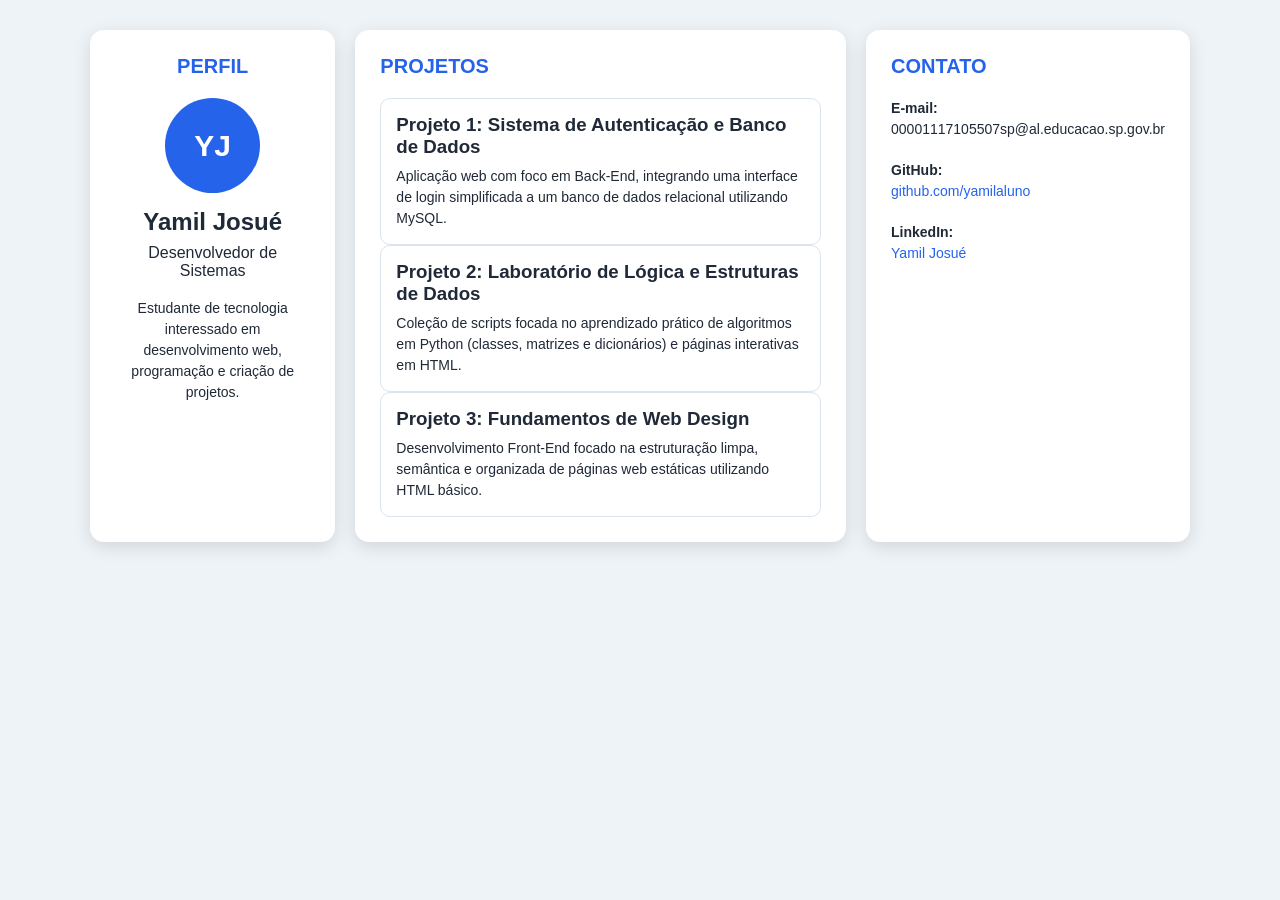
==== index.html @ 3490c63f "Add files via upload" ====
<!DOCTYPE html>
<html lang="pt-BR">
<head>
<meta charset="UTF-8">
<meta name="viewport" content="width=device-width, initial-scale=1.0">
<title>DevConnect - Perfil</title>
<link rel="stylesheet" href="style.css">
</head>
<body>
<main class="container">

<section class="card profile">
<h2>Perfil</h2>
<div class="photo">YJ</div>
<h1>Yamil Josué</h1>
<p>Desenvolvedor de Sistemas</p>
<p class="bio">Estudante de tecnologia interessado em desenvolvimento web, programação e criação de projetos.</p>
</section>

<section class="card projects">
    <h2>Projetos</h2>

    <a href="https://github.com/yamilaluno/Projeto_DS_3-D_Code-Boys" target="_blank" rel="noopener noreferrer" class="project-link">
    <article class="project">
        <h3>Projeto 1: Sistema de Autenticação e Banco de Dados</h3>
        <p>Aplicação web com foco em Back-End, integrando uma interface de login simplificada a um banco de dados relacional utilizando MySQL.</p>
    </article>
    </a>

    <a href="https://github.com/yamilaluno/yamil-2-B-" target="_blank" rel="noopener noreferrer" class="project-link">
    <article class="project">
        <h3>Projeto 2: Laboratório de Lógica e Estruturas de Dados</h3>
        <p>Coleção de scripts focada no aprendizado prático de algoritmos em Python (classes, matrizes e dicionários) e páginas interativas em HTML.</p>
    </article>
    </a>

    <a href="https://github.com/yamilaluno/html-simples" target="_blank" rel="noopener noreferrer" class="project-link">
    <article class="project">
        <h3>Projeto 3: Fundamentos de Web Design</h3>
        <p>Desenvolvimento Front-End focado na estruturação limpa, semântica e organizada de páginas web estáticas utilizando HTML básico.</p>
    </article>
    </a>
</section>


<section class="card contact">
<h2>Contato</h2>
<p><strong>E-mail:</strong><br>00001117105507sp@al.educacao.sp.gov.br</p>
<p><strong>GitHub:</strong><br><a href="https://github.com/yamilaluno">github.com/yamilaluno</a></p>
<p><strong>LinkedIn:</strong><br><a href="https://www.linkedin.com/in/yamil-josu%C3%A9-alanoca-flores-651478382/">Yamil Josué</a></p>
</section>

</main>
</body>
</html>
---- style.css ----
* {
box-sizing: border-box;
margin: 0;
padding: 0;
}

body {
font-family: Arial, sans-serif;
background: #eef3f8;
color: #1f2937;
padding: 30px;
}

.container {
max-width: 1100px;
margin: 0 auto;
display: grid;
grid-template-columns: 1fr 2fr 1fr;
gap: 20px;
}

.card {
background: white;
padding: 25px;
border-radius: 14px;
box-shadow: 0 5px 18px rgba(0,0,0,.12);
transition: transform .3s ease, box-shadow .3s ease;
}

.card:hover {
transform: translateY(-5px);
box-shadow: 0 9px 25px rgba(0,0,0,.18);
}

h2 {
color: #2563eb;
margin-bottom: 20px;
text-transform: uppercase;
font-size: 20px;
}

.profile {
text-align: center;
}

.photo {
width: 95px;
height: 95px;
margin: 0 auto 15px;
border-radius: 50%;
background: #2563eb;
color: white;
display: flex;
align-items: center;
justify-content: center;
font-size: 30px;
font-weight: bold;
}

.profile h1 {
margin-bottom: 8px;
}

.bio {
margin-top: 18px;
line-height: 1.5;
font-size: 14px;
}


.project-link {
    text-decoration: none;
    color: inherit;
    display: block;
}

.project {
    padding: 15px;
    margin-bottom: 15px;
    border: 1px solid #dbe3ec;
    border-radius: 10px;
    cursor: pointer;
    transition: transform .3s ease, background .3s ease, box-shadow .3s ease;
}

.project:hover {
    transform: translateY(-4px);
    background-color: #f4f7f6;
    box-shadow: 0 4px 12px rgba(0, 0, 0, 0.08);
}


.project:last-child {
margin-bottom: 0;
}

.project:hover {
transform: translateY(-5px);
background: #eff6ff;
}

.project h3 {
margin-bottom: 8px;
}

.project p, .contact p {
line-height: 1.5;
font-size: 14px;
}

.contact p {
margin-bottom: 20px;
}

.contact a {
color: #2563eb;
text-decoration: none;
}

.contact a:hover {
text-decoration: underline;
}

@media (max-width: 800px) {
body {
padding: 15px;
}

.container {
grid-template-columns: 1fr;
}

.card {
padding: 20px;
}
}
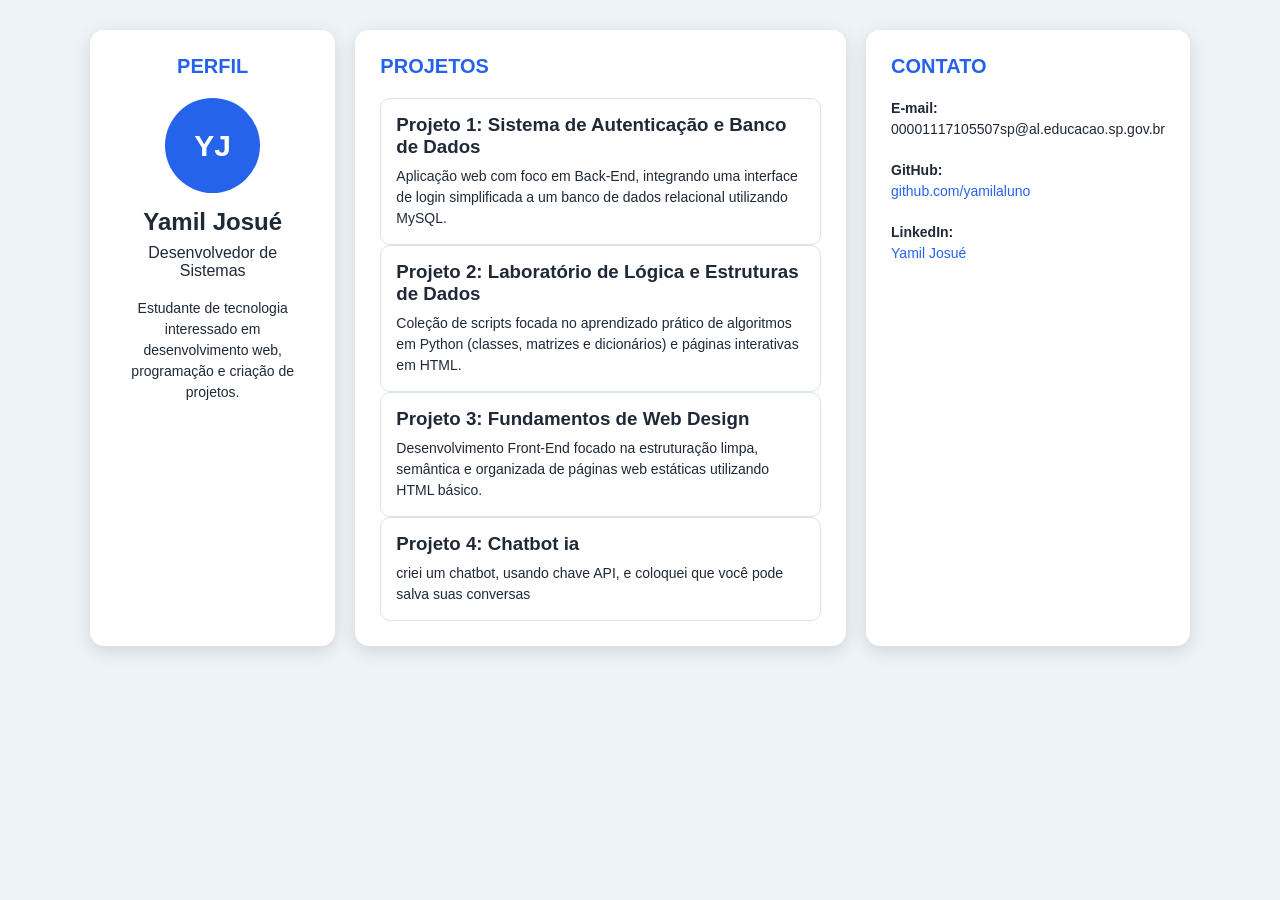
==== commit ac967f58: "Update index.html" ====
--- a/index.html
+++ b/index.html
@@ -40,6 +40,13 @@
         <p>Desenvolvimento Front-End focado na estruturação limpa, semântica e organizada de páginas web estáticas utilizando HTML básico.</p>
     </article>
     </a>
+
+     <a href="" target="_blank" rel="noopener noreferrer" class="project-link">
+    <article class="project">
+        <h3>Projeto 4: Chatbot ia</h3>
+        <p>criei um chatbot, usando chave API, e coloquei que você pode salva suas conversas</p>
+    </article>
+    </a>
 </section>
 
 
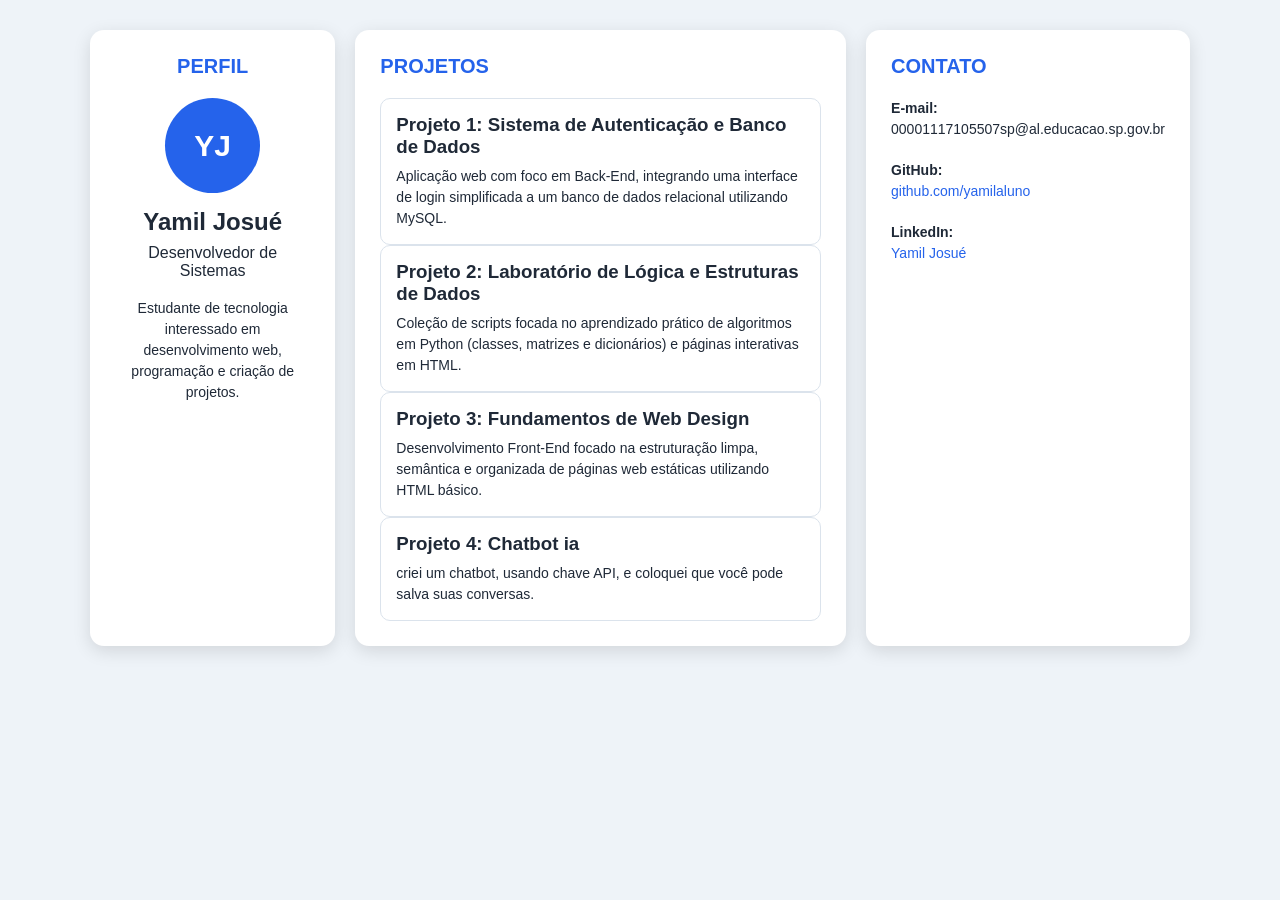
==== commit 69a06c13: "Update index.html" ====
--- a/index.html
+++ b/index.html
@@ -41,10 +41,10 @@
     </article>
     </a>
 
-     <a href="" target="_blank" rel="noopener noreferrer" class="project-link">
+     <a href="https://github.com/yamilaluno/chatbot_ia" target="_blank" rel="noopener noreferrer" class="project-link">
     <article class="project">
         <h3>Projeto 4: Chatbot ia</h3>
-        <p>criei um chatbot, usando chave API, e coloquei que você pode salva suas conversas</p>
+        <p>criei um chatbot, usando chave API, e coloquei que você pode salva suas conversas.</p>
     </article>
     </a>
 </section>
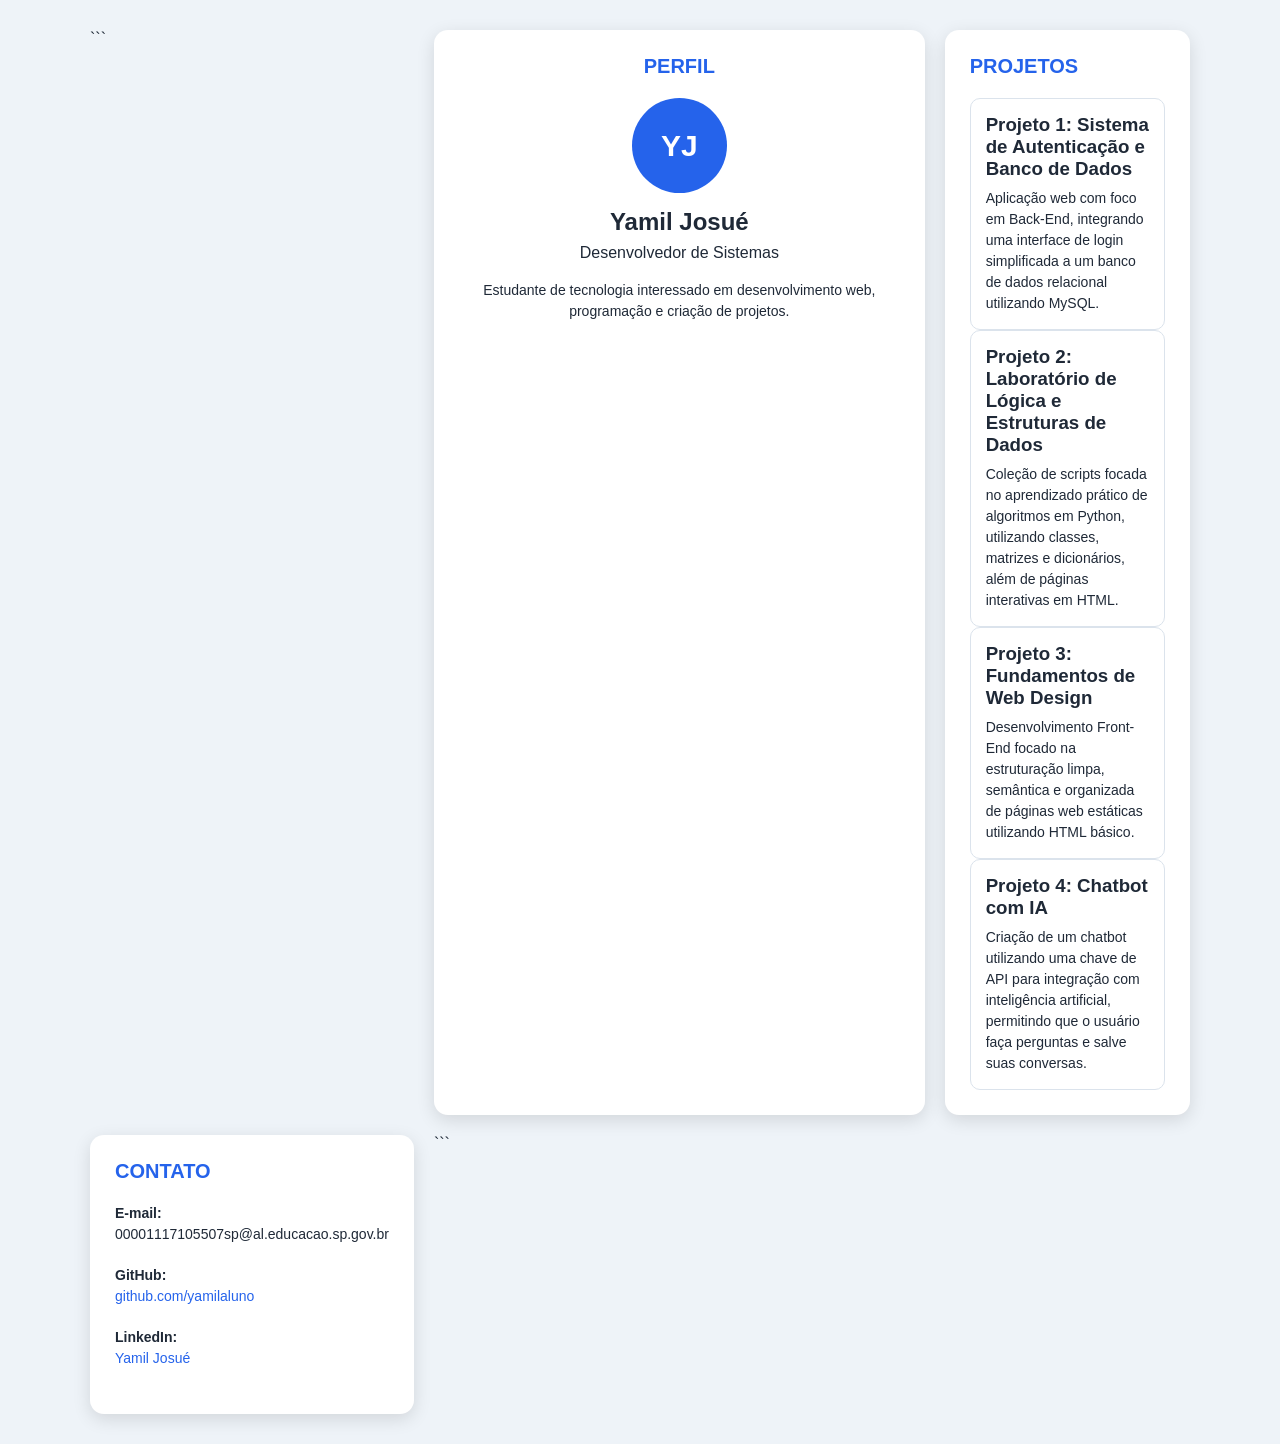
==== commit 5d318650: "Update index.html" ====
--- a/index.html
+++ b/index.html
@@ -1,62 +1,141 @@
 <!DOCTYPE html>
+
 <html lang="pt-BR">
 <head>
-<meta charset="UTF-8">
-<meta name="viewport" content="width=device-width, initial-scale=1.0">
-<title>DevConnect - Perfil</title>
-<link rel="stylesheet" href="style.css">
+    <meta charset="UTF-8">
+    <meta name="viewport" content="width=device-width, initial-scale=1.0">
+    <title>DevConnect - Perfil</title>
+    <link rel="stylesheet" href="style.css">
 </head>
+
 <body>
+
 <main class="container">
 
+```
 <section class="card profile">
-<h2>Perfil</h2>
-<div class="photo">YJ</div>
-<h1>Yamil Josué</h1>
-<p>Desenvolvedor de Sistemas</p>
-<p class="bio">Estudante de tecnologia interessado em desenvolvimento web, programação e criação de projetos.</p>
+    <h2>Perfil</h2>
+
+    <div class="photo">YJ</div>
+
+    <h1>Yamil Josué</h1>
+
+    <p>Desenvolvedor de Sistemas</p>
+
+    <p class="bio">
+        Estudante de tecnologia interessado em desenvolvimento web,
+        programação e criação de projetos.
+    </p>
 </section>
+
 
 <section class="card projects">
     <h2>Projetos</h2>
 
-    <a href="https://github.com/yamilaluno/Projeto_DS_3-D_Code-Boys" target="_blank" rel="noopener noreferrer" class="project-link">
-    <article class="project">
-        <h3>Projeto 1: Sistema de Autenticação e Banco de Dados</h3>
-        <p>Aplicação web com foco em Back-End, integrando uma interface de login simplificada a um banco de dados relacional utilizando MySQL.</p>
-    </article>
+    <a href="https://github.com/yamilaluno/Projeto_DS_3-D_Code-Boys"
+       target="_blank"
+       rel="noopener noreferrer"
+       class="project-link">
+
+        <article class="project">
+            <h3>Projeto 1: Sistema de Autenticação e Banco de Dados</h3>
+
+            <p>
+                Aplicação web com foco em Back-End, integrando uma interface
+                de login simplificada a um banco de dados relacional
+                utilizando MySQL.
+            </p>
+        </article>
+
     </a>
 
-    <a href="https://github.com/yamilaluno/yamil-2-B-" target="_blank" rel="noopener noreferrer" class="project-link">
-    <article class="project">
-        <h3>Projeto 2: Laboratório de Lógica e Estruturas de Dados</h3>
-        <p>Coleção de scripts focada no aprendizado prático de algoritmos em Python (classes, matrizes e dicionários) e páginas interativas em HTML.</p>
-    </article>
+
+    <a href="https://github.com/yamilaluno/yamil-2-B-"
+       target="_blank"
+       rel="noopener noreferrer"
+       class="project-link">
+
+        <article class="project">
+            <h3>Projeto 2: Laboratório de Lógica e Estruturas de Dados</h3>
+
+            <p>
+                Coleção de scripts focada no aprendizado prático de
+                algoritmos em Python, utilizando classes, matrizes e
+                dicionários, além de páginas interativas em HTML.
+            </p>
+        </article>
+
     </a>
 
-    <a href="https://github.com/yamilaluno/html-simples" target="_blank" rel="noopener noreferrer" class="project-link">
-    <article class="project">
-        <h3>Projeto 3: Fundamentos de Web Design</h3>
-        <p>Desenvolvimento Front-End focado na estruturação limpa, semântica e organizada de páginas web estáticas utilizando HTML básico.</p>
-    </article>
+
+    <a href="https://github.com/yamilaluno/html-simples"
+       target="_blank"
+       rel="noopener noreferrer"
+       class="project-link">
+
+        <article class="project">
+            <h3>Projeto 3: Fundamentos de Web Design</h3>
+
+            <p>
+                Desenvolvimento Front-End focado na estruturação limpa,
+                semântica e organizada de páginas web estáticas utilizando
+                HTML básico.
+            </p>
+        </article>
+
     </a>
 
-     <a href="https://github.com/yamilaluno/chatbot_ia" target="_blank" rel="noopener noreferrer" class="project-link">
-    <article class="project">
-        <h3>Projeto 4: Chatbot ia</h3>
-        <p>criei um chatbot, usando chave API, e coloquei que você pode salva suas conversas.</p>
-    </article>
+
+    <a href="https://github.com/yamilaluno/chatbot_ia"
+       target="_blank"
+       rel="noopener noreferrer"
+       class="project-link">
+
+        <article class="project">
+            <h3>Projeto 4: Chatbot com IA</h3>
+
+            <p>
+                Criação de um chatbot utilizando uma chave de API para
+                integração com inteligência artificial, permitindo que
+                o usuário faça perguntas e salve suas conversas.
+            </p>
+        </article>
+
     </a>
+
 </section>
 
 
 <section class="card contact">
-<h2>Contato</h2>
-<p><strong>E-mail:</strong><br>00001117105507sp@al.educacao.sp.gov.br</p>
-<p><strong>GitHub:</strong><br><a href="https://github.com/yamilaluno">github.com/yamilaluno</a></p>
-<p><strong>LinkedIn:</strong><br><a href="https://www.linkedin.com/in/yamil-josu%C3%A9-alanoca-flores-651478382/">Yamil Josué</a></p>
+    <h2>Contato</h2>
+
+    <p>
+        <strong>E-mail:</strong><br>
+        00001117105507sp@al.educacao.sp.gov.br
+    </p>
+
+    <p>
+        <strong>GitHub:</strong><br>
+        <a href="https://github.com/yamilaluno"
+           target="_blank"
+           rel="noopener noreferrer">
+            github.com/yamilaluno
+        </a>
+    </p>
+
+    <p>
+        <strong>LinkedIn:</strong><br>
+        <a href="https://www.linkedin.com/in/yamil-josu%C3%A9-alanoca-flores-651478382/"
+           target="_blank"
+           rel="noopener noreferrer">
+            Yamil Josué
+        </a>
+    </p>
+
 </section>
+```
 
 </main>
+
 </body>
 </html>
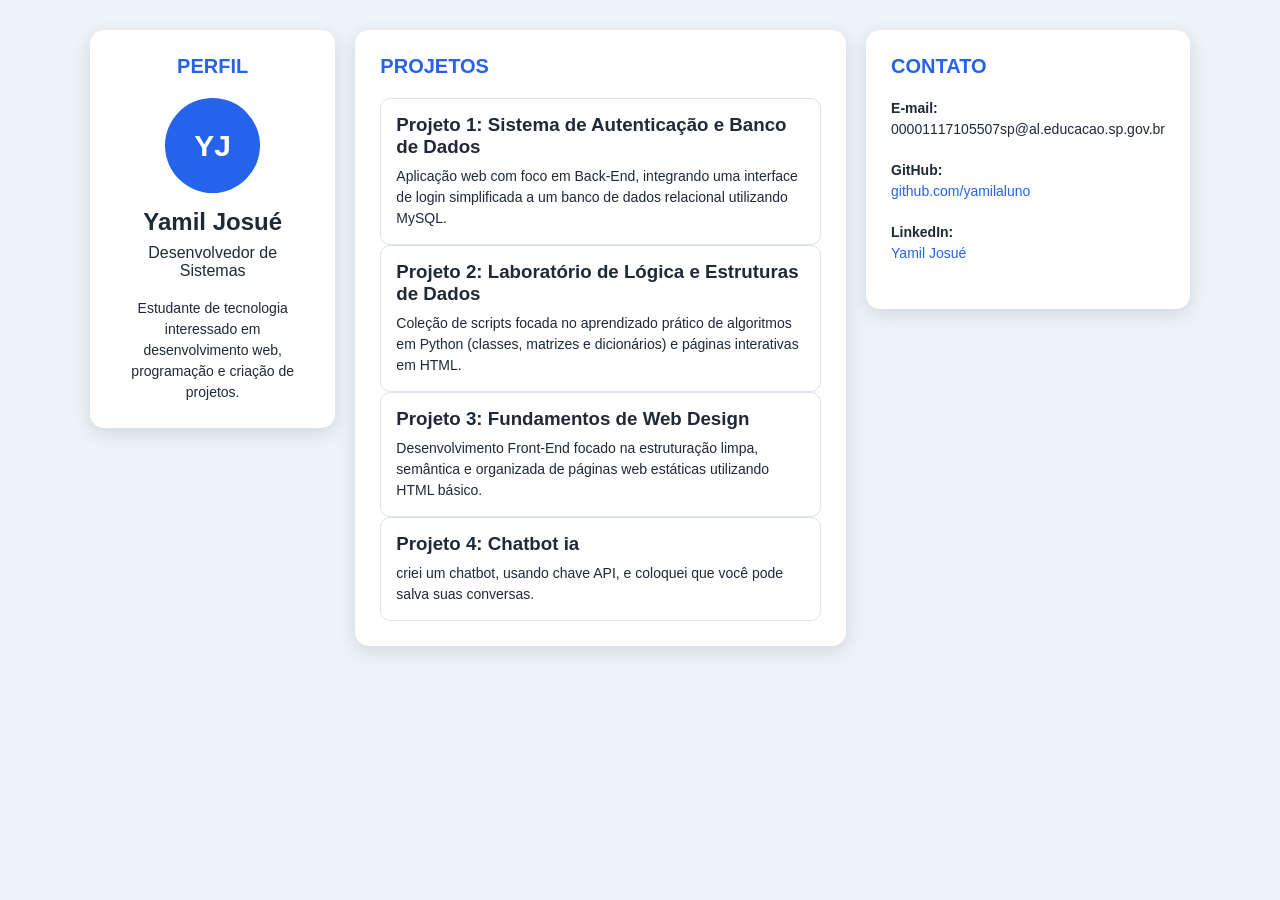
==== commit ef9366ab: "Update index.html" ====
--- a/index.html
+++ b/index.html
@@ -1,141 +1,62 @@
 <!DOCTYPE html>
-
 <html lang="pt-BR">
 <head>
-    <meta charset="UTF-8">
-    <meta name="viewport" content="width=device-width, initial-scale=1.0">
-    <title>DevConnect - Perfil</title>
-    <link rel="stylesheet" href="style.css">
+<meta charset="UTF-8">
+<meta name="viewport" content="width=device-width, initial-scale=1.0">
+<title>DevConnect - Perfil</title>
+<link rel="stylesheet" href="style.css">
 </head>
-
 <body>
-
 <main class="container">
 
-```
 <section class="card profile">
-    <h2>Perfil</h2>
-
-    <div class="photo">YJ</div>
-
-    <h1>Yamil Josué</h1>
-
-    <p>Desenvolvedor de Sistemas</p>
-
-    <p class="bio">
-        Estudante de tecnologia interessado em desenvolvimento web,
-        programação e criação de projetos.
-    </p>
+<h2>Perfil</h2>
+<div class="photo">YJ</div>
+<h1>Yamil Josué</h1>
+<p>Desenvolvedor de Sistemas</p>
+<p class="bio">Estudante de tecnologia interessado em desenvolvimento web, programação e criação de projetos.</p>
 </section>
-
 
 <section class="card projects">
     <h2>Projetos</h2>
 
-    <a href="https://github.com/yamilaluno/Projeto_DS_3-D_Code-Boys"
-       target="_blank"
-       rel="noopener noreferrer"
-       class="project-link">
-
-        <article class="project">
-            <h3>Projeto 1: Sistema de Autenticação e Banco de Dados</h3>
-
-            <p>
-                Aplicação web com foco em Back-End, integrando uma interface
-                de login simplificada a um banco de dados relacional
-                utilizando MySQL.
-            </p>
-        </article>
-
+    <a href="https://github.com/yamilaluno/Projeto_DS_3-D_Code-Boys" target="_blank" rel="noopener noreferrer" class="project-link">
+    <article class="project">
+        <h3>Projeto 1: Sistema de Autenticação e Banco de Dados</h3>
+        <p>Aplicação web com foco em Back-End, integrando uma interface de login simplificada a um banco de dados relacional utilizando MySQL.</p>
+    </article>
     </a>
 
-
-    <a href="https://github.com/yamilaluno/yamil-2-B-"
-       target="_blank"
-       rel="noopener noreferrer"
-       class="project-link">
-
-        <article class="project">
-            <h3>Projeto 2: Laboratório de Lógica e Estruturas de Dados</h3>
-
-            <p>
-                Coleção de scripts focada no aprendizado prático de
-                algoritmos em Python, utilizando classes, matrizes e
-                dicionários, além de páginas interativas em HTML.
-            </p>
-        </article>
-
+    <a href="https://github.com/yamilaluno/yamil-2-B-" target="_blank" rel="noopener noreferrer" class="project-link">
+    <article class="project">
+        <h3>Projeto 2: Laboratório de Lógica e Estruturas de Dados</h3>
+        <p>Coleção de scripts focada no aprendizado prático de algoritmos em Python (classes, matrizes e dicionários) e páginas interativas em HTML.</p>
+    </article>
     </a>
 
-
-    <a href="https://github.com/yamilaluno/html-simples"
-       target="_blank"
-       rel="noopener noreferrer"
-       class="project-link">
-
-        <article class="project">
-            <h3>Projeto 3: Fundamentos de Web Design</h3>
-
-            <p>
-                Desenvolvimento Front-End focado na estruturação limpa,
-                semântica e organizada de páginas web estáticas utilizando
-                HTML básico.
-            </p>
-        </article>
-
+    <a href="https://github.com/yamilaluno/html-simples" target="_blank" rel="noopener noreferrer" class="project-link">
+    <article class="project">
+        <h3>Projeto 3: Fundamentos de Web Design</h3>
+        <p>Desenvolvimento Front-End focado na estruturação limpa, semântica e organizada de páginas web estáticas utilizando HTML básico.</p>
+    </article>
     </a>
 
-
-    <a href="https://github.com/yamilaluno/chatbot_ia"
-       target="_blank"
-       rel="noopener noreferrer"
-       class="project-link">
-
-        <article class="project">
-            <h3>Projeto 4: Chatbot com IA</h3>
-
-            <p>
-                Criação de um chatbot utilizando uma chave de API para
-                integração com inteligência artificial, permitindo que
-                o usuário faça perguntas e salve suas conversas.
-            </p>
-        </article>
-
+     <a href="https://github.com/yamilaluno/chatbot_ia" target="_blank" rel="noopener noreferrer" class="project-link">
+    <article class="project">
+        <h3>Projeto 4: Chatbot ia</h3>
+        <p>criei um chatbot, usando chave API, e coloquei que você pode salva suas conversas.</p>
+    </article>
     </a>
-
 </section>
 
 
 <section class="card contact">
-    <h2>Contato</h2>
-
-    <p>
-        <strong>E-mail:</strong><br>
-        00001117105507sp@al.educacao.sp.gov.br
-    </p>
-
-    <p>
-        <strong>GitHub:</strong><br>
-        <a href="https://github.com/yamilaluno"
-           target="_blank"
-           rel="noopener noreferrer">
-            github.com/yamilaluno
-        </a>
-    </p>
-
-    <p>
-        <strong>LinkedIn:</strong><br>
-        <a href="https://www.linkedin.com/in/yamil-josu%C3%A9-alanoca-flores-651478382/"
-           target="_blank"
-           rel="noopener noreferrer">
-            Yamil Josué
-        </a>
-    </p>
-
+<h2>Contato</h2>
+<p><strong>E-mail:</strong><br>00001117105507sp@al.educacao.sp.gov.br</p>
+<p><strong>GitHub:</strong><br><a href="https://github.com/yamilaluno">github.com/yamilaluno</a></p>
+<p><strong>LinkedIn:</strong><br><a href="https://www.linkedin.com/in/yamil-josu%C3%A9-alanoca-flores-651478382/">Yamil Josué</a></p>
 </section>
-```
 
 </main>
-
 </body>
 </html>
--- a/style.css
+++ b/style.css
@@ -1,72 +1,87 @@
 * {
-box-sizing: border-box;
-margin: 0;
-padding: 0;
+    box-sizing: border-box;
+    margin: 0;
+    padding: 0;
 }
 
 body {
-font-family: Arial, sans-serif;
-background: #eef3f8;
-color: #1f2937;
-padding: 30px;
+    font-family: Arial, sans-serif;
+    background: #eef3f8;
+    color: #1f2937;
+    padding: 30px;
 }
 
 .container {
-max-width: 1100px;
-margin: 0 auto;
-display: grid;
-grid-template-columns: 1fr 2fr 1fr;
-gap: 20px;
+    max-width: 1100px;
+    margin: 0 auto;
+
+    display: grid;
+    grid-template-columns: 1fr 2fr 1fr;
+    gap: 20px;
+
+    align-items: start;
 }
 
 .card {
-background: white;
-padding: 25px;
-border-radius: 14px;
-box-shadow: 0 5px 18px rgba(0,0,0,.12);
-transition: transform .3s ease, box-shadow .3s ease;
+    background: white;
+    padding: 25px;
+    border-radius: 14px;
+
+    box-shadow: 0 5px 18px rgba(0, 0, 0, .12);
+
+    transition: transform .3s ease, box-shadow .3s ease;
 }
 
 .card:hover {
-transform: translateY(-5px);
-box-shadow: 0 9px 25px rgba(0,0,0,.18);
+    transform: translateY(-5px);
+    box-shadow: 0 9px 25px rgba(0, 0, 0, .18);
 }
 
+/* TÍTULOS */
+
 h2 {
-color: #2563eb;
-margin-bottom: 20px;
-text-transform: uppercase;
-font-size: 20px;
+    color: #2563eb;
+    margin-bottom: 20px;
+    text-transform: uppercase;
+    font-size: 20px;
 }
 
+/* PERFIL */
+
 .profile {
-text-align: center;
+    text-align: center;
 }
 
 .photo {
-width: 95px;
-height: 95px;
-margin: 0 auto 15px;
-border-radius: 50%;
-background: #2563eb;
-color: white;
-display: flex;
-align-items: center;
-justify-content: center;
-font-size: 30px;
-font-weight: bold;
+    width: 95px;
+    height: 95px;
+
+    margin: 0 auto 15px;
+
+    border-radius: 50%;
+
+    background: #2563eb;
+    color: white;
+
+    display: flex;
+    align-items: center;
+    justify-content: center;
+
+    font-size: 30px;
+    font-weight: bold;
 }
 
 .profile h1 {
-margin-bottom: 8px;
+    margin-bottom: 8px;
 }
 
 .bio {
-margin-top: 18px;
-line-height: 1.5;
-font-size: 14px;
+    margin-top: 18px;
+    line-height: 1.5;
+    font-size: 14px;
 }
 
+/* PROJETOS */
 
 .project-link {
     text-decoration: none;
@@ -77,60 +92,88 @@
 .project {
     padding: 15px;
     margin-bottom: 15px;
+
     border: 1px solid #dbe3ec;
     border-radius: 10px;
+
     cursor: pointer;
-    transition: transform .3s ease, background .3s ease, box-shadow .3s ease;
+
+    transition:
+        transform .3s ease,
+        background .3s ease,
+        box-shadow .3s ease;
 }
 
 .project:hover {
-    transform: translateY(-4px);
-    background-color: #f4f7f6;
-    box-shadow: 0 4px 12px rgba(0, 0, 0, 0.08);
+    transform: translateY(-5px);
+    background: #eff6ff;
+    box-shadow: 0 4px 12px rgba(0, 0, 0, .08);
 }
 
-
 .project:last-child {
-margin-bottom: 0;
-}
-
-.project:hover {
-transform: translateY(-5px);
-background: #eff6ff;
+    margin-bottom: 0;
 }
 
 .project h3 {
-margin-bottom: 8px;
+    margin-bottom: 8px;
 }
 
-.project p, .contact p {
-line-height: 1.5;
-font-size: 14px;
+.project p {
+    line-height: 1.5;
+    font-size: 14px;
 }
 
+/* CONTATO */
+
 .contact p {
-margin-bottom: 20px;
+    line-height: 1.5;
+    font-size: 14px;
+    margin-bottom: 20px;
 }
 
 .contact a {
-color: #2563eb;
-text-decoration: none;
+    color: #2563eb;
+    text-decoration: none;
 }
 
 .contact a:hover {
-text-decoration: underline;
+    text-decoration: underline;
 }
 
-@media (max-width: 800px) {
-body {
-padding: 15px;
+/* TABLET */
+
+@media (max-width: 900px) {
+
+    body {
+        padding: 20px;
+    }
+
+    .container {
+        grid-template-columns: 1fr 1.5fr;
+    }
+
+    .contact {
+        grid-column: 1 / -1;
+    }
 }
 
-.container {
-grid-template-columns: 1fr;
+/* CELULAR */
+
+@media (max-width: 600px) {
+
+    body {
+        padding: 15px;
+    }
+
+    .container {
+        grid-template-columns: 1fr;
+    }
+
+    .contact {
+        grid-column: auto;
+    }
+
+    .card {
+        padding: 20px;
+    }
 }
-
-.card {
-padding: 20px;
-}
-}
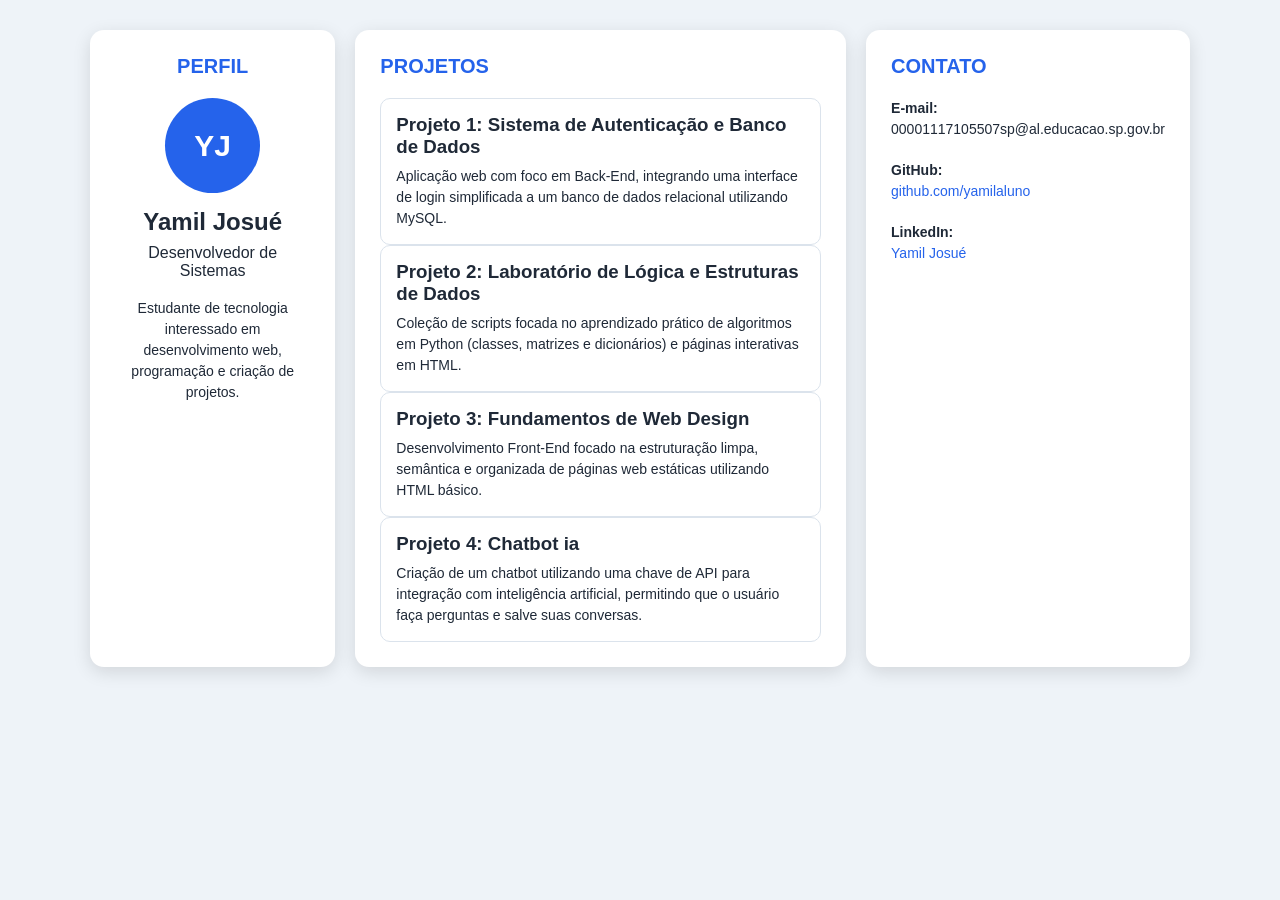
==== commit c893e6e6: "Update index.html" ====
--- a/index.html
+++ b/index.html
@@ -44,7 +44,7 @@
      <a href="https://github.com/yamilaluno/chatbot_ia" target="_blank" rel="noopener noreferrer" class="project-link">
     <article class="project">
         <h3>Projeto 4: Chatbot ia</h3>
-        <p>criei um chatbot, usando chave API, e coloquei que você pode salva suas conversas.</p>
+        <p>Criação de um chatbot utilizando uma chave de API para integração com inteligência artificial, permitindo que o usuário faça perguntas e salve suas conversas.</p>
     </article>
     </a>
 </section>
--- a/style.css
+++ b/style.css
@@ -1,87 +1,72 @@
 * {
-    box-sizing: border-box;
-    margin: 0;
-    padding: 0;
+box-sizing: border-box;
+margin: 0;
+padding: 0;
 }
 
 body {
-    font-family: Arial, sans-serif;
-    background: #eef3f8;
-    color: #1f2937;
-    padding: 30px;
+font-family: Arial, sans-serif;
+background: #eef3f8;
+color: #1f2937;
+padding: 30px;
 }
 
 .container {
-    max-width: 1100px;
-    margin: 0 auto;
-
-    display: grid;
-    grid-template-columns: 1fr 2fr 1fr;
-    gap: 20px;
-
-    align-items: start;
+max-width: 1100px;
+margin: 0 auto;
+display: grid;
+grid-template-columns: 1fr 2fr 1fr;
+gap: 20px;
 }
 
 .card {
-    background: white;
-    padding: 25px;
-    border-radius: 14px;
-
-    box-shadow: 0 5px 18px rgba(0, 0, 0, .12);
-
-    transition: transform .3s ease, box-shadow .3s ease;
+background: white;
+padding: 25px;
+border-radius: 14px;
+box-shadow: 0 5px 18px rgba(0,0,0,.12);
+transition: transform .3s ease, box-shadow .3s ease;
 }
 
 .card:hover {
-    transform: translateY(-5px);
-    box-shadow: 0 9px 25px rgba(0, 0, 0, .18);
+transform: translateY(-5px);
+box-shadow: 0 9px 25px rgba(0,0,0,.18);
 }
 
-/* TÍTULOS */
-
 h2 {
-    color: #2563eb;
-    margin-bottom: 20px;
-    text-transform: uppercase;
-    font-size: 20px;
+color: #2563eb;
+margin-bottom: 20px;
+text-transform: uppercase;
+font-size: 20px;
 }
 
-/* PERFIL */
-
 .profile {
-    text-align: center;
+text-align: center;
 }
 
 .photo {
-    width: 95px;
-    height: 95px;
-
-    margin: 0 auto 15px;
-
-    border-radius: 50%;
-
-    background: #2563eb;
-    color: white;
-
-    display: flex;
-    align-items: center;
-    justify-content: center;
-
-    font-size: 30px;
-    font-weight: bold;
+width: 95px;
+height: 95px;
+margin: 0 auto 15px;
+border-radius: 50%;
+background: #2563eb;
+color: white;
+display: flex;
+align-items: center;
+justify-content: center;
+font-size: 30px;
+font-weight: bold;
 }
 
 .profile h1 {
-    margin-bottom: 8px;
+margin-bottom: 8px;
 }
 
 .bio {
-    margin-top: 18px;
-    line-height: 1.5;
-    font-size: 14px;
+margin-top: 18px;
+line-height: 1.5;
+font-size: 14px;
 }
 
-/* PROJETOS */
 
 .project-link {
     text-decoration: none;
@@ -92,88 +77,55 @@
 .project {
     padding: 15px;
     margin-bottom: 15px;
-
     border: 1px solid #dbe3ec;
     border-radius: 10px;
-
     cursor: pointer;
-
-    transition:
-        transform .3s ease,
-        background .3s ease,
-        box-shadow .3s ease;
+    transition: transform .3s ease, background .3s ease, box-shadow .3s ease;
 }
 
 .project:hover {
-    transform: translateY(-5px);
-    background: #eff6ff;
-    box-shadow: 0 4px 12px rgba(0, 0, 0, .08);
+    transform: translateY(-4px);
+    background-color: #f4f7f6;
+    box-shadow: 0 4px 12px rgba(0, 0, 0, 0.08);
 }
 
+
 .project:last-child {
-    margin-bottom: 0;
+margin-bottom: 0;
+}
+
+.project:hover {
+transform: translateY(-5px);
+background: #eff6ff;
 }
 
 .project h3 {
-    margin-bottom: 8px;
+margin-bottom: 8px;
 }
 
-.project p {
-    line-height: 1.5;
-    font-size: 14px;
+.project p, .contact p {
+line-height: 1.5;
+font-size: 14px;
 }
 
-/* CONTATO */
-
 .contact p {
-    line-height: 1.5;
-    font-size: 14px;
-    margin-bottom: 20px;
+margin-bottom: 20px;
 }
 
 .contact a {
-    color: #2563eb;
-    text-decoration: none;
+color: #2563eb;
+text-decoration: none;
 }
 
 .contact a:hover {
-    text-decoration: underline;
+text-decoration: underline;
 }
 
-/* TABLET */
-
-@media (max-width: 900px) {
-
-    body {
-        padding: 20px;
-    }
-
-    .container {
-        grid-template-columns: 1fr 1.5fr;
-    }
-
-    .contact {
-        grid-column: 1 / -1;
-    }
+@media (max-width: 800px) {
+body {
+padding: 15px;
 }
 
-/* CELULAR */
-
-@media (max-width: 600px) {
-
-    body {
-        padding: 15px;
-    }
-
-    .container {
-        grid-template-columns: 1fr;
-    }
-
-    .contact {
-        grid-column: auto;
-    }
-
-    .card {
-        padding: 20px;
-    }
+.container {
+grid-template-columns: 1fr;
 }
